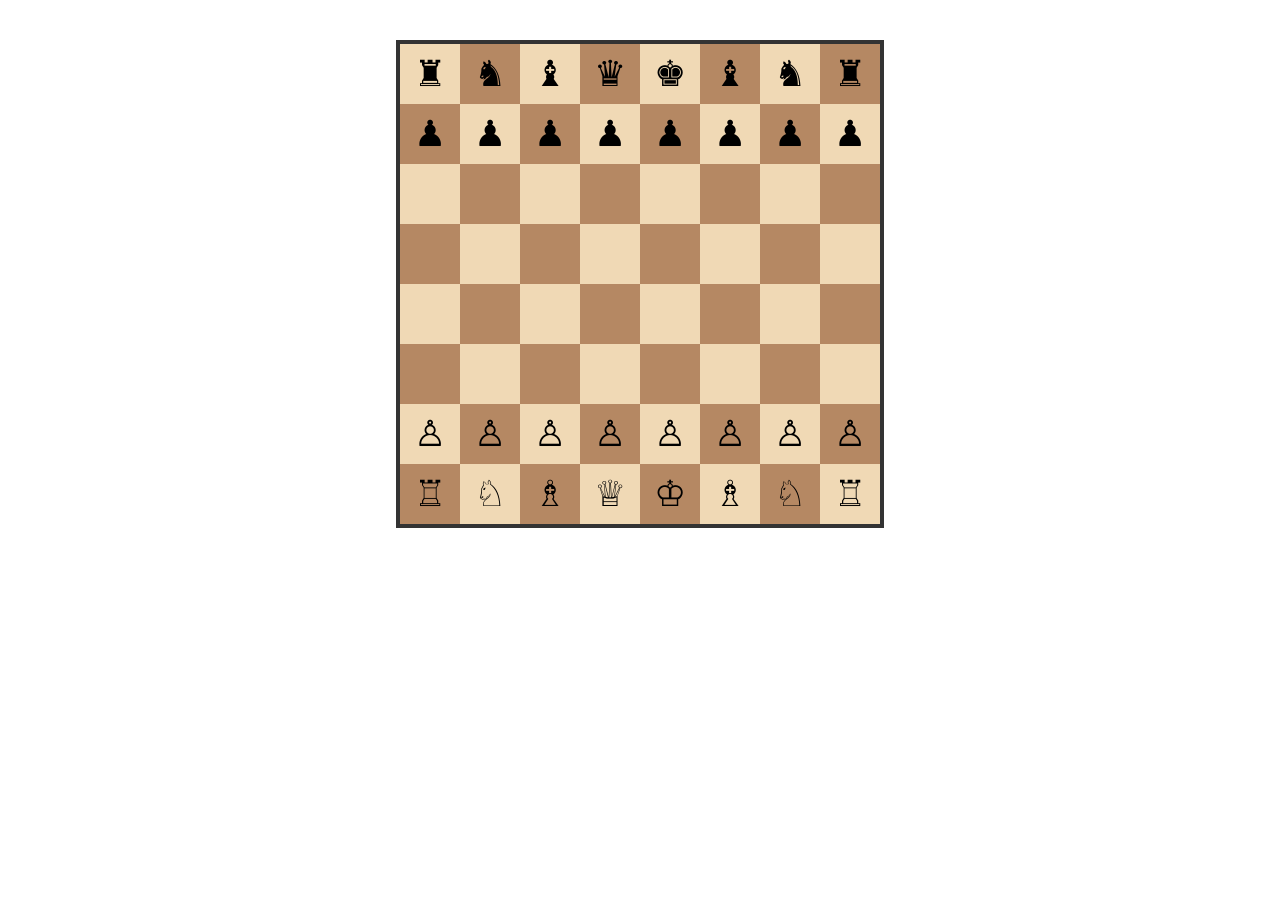
==== web/index.html @ 7c1b30d9 "Add files via upload" ====
<!DOCTYPE html>
<html lang="ru">
<head>
<meta charset="UTF-8">
<title>Шахматы для детей</title>
<style>
  body {
    font-family: Arial;
    display: flex;
    justify-content: center;
    margin-top: 40px;
  }

  .board {
    display: grid;
    grid-template-columns: repeat(8, 60px);
    grid-template-rows: repeat(8, 60px);
    border: 4px solid #333;
  }

  .cell {
    width: 60px;
    height: 60px;
    font-size: 36px;
    text-align: center;
    line-height: 60px;
    cursor: pointer;
  }

  .white { background: #f0d9b5; }
  .black { background: #b58863; }

  .selected {
    outline: 3px solid red;
  }
</style>
</head>
<body>

<div class="board" id="board"></div>

<script>
const board = document.getElementById("board");

const pieces = [
  "♜","♞","♝","♛","♚","♝","♞","♜",
  "♟","♟","♟","♟","♟","♟","♟","♟",
  "","","","","","","","",
  "","","","","","","","",
  "","","","","","","","",
  "","","","","","","","",
  "♙","♙","♙","♙","♙","♙","♙","♙",
  "♖","♘","♗","♕","♔","♗","♘","♖"
];

let selected = null;

function drawBoard() {
  board.innerHTML = "";
  for (let i = 0; i < 64; i++) {
    const cell = document.createElement("div");
    cell.className = "cell " + ((Math.floor(i / 8) + i) % 2 ? "black" : "white");
    cell.innerText = pieces[i];
    cell.dataset.index = i;

    cell.onclick = () => clickCell(i, cell);
    board.appendChild(cell);
  }
}

function clickCell(i, cell) {
  if (selected === null && pieces[i] !== "") {
    selected = i;
    cell.classList.add("selected");
  } else if (selected !== null) {
    pieces[i] = pieces[selected];
    pieces[selected] = "";
    selected = null;
    drawBoard();
  }
}

drawBoard();
</script>

</body>
</html>
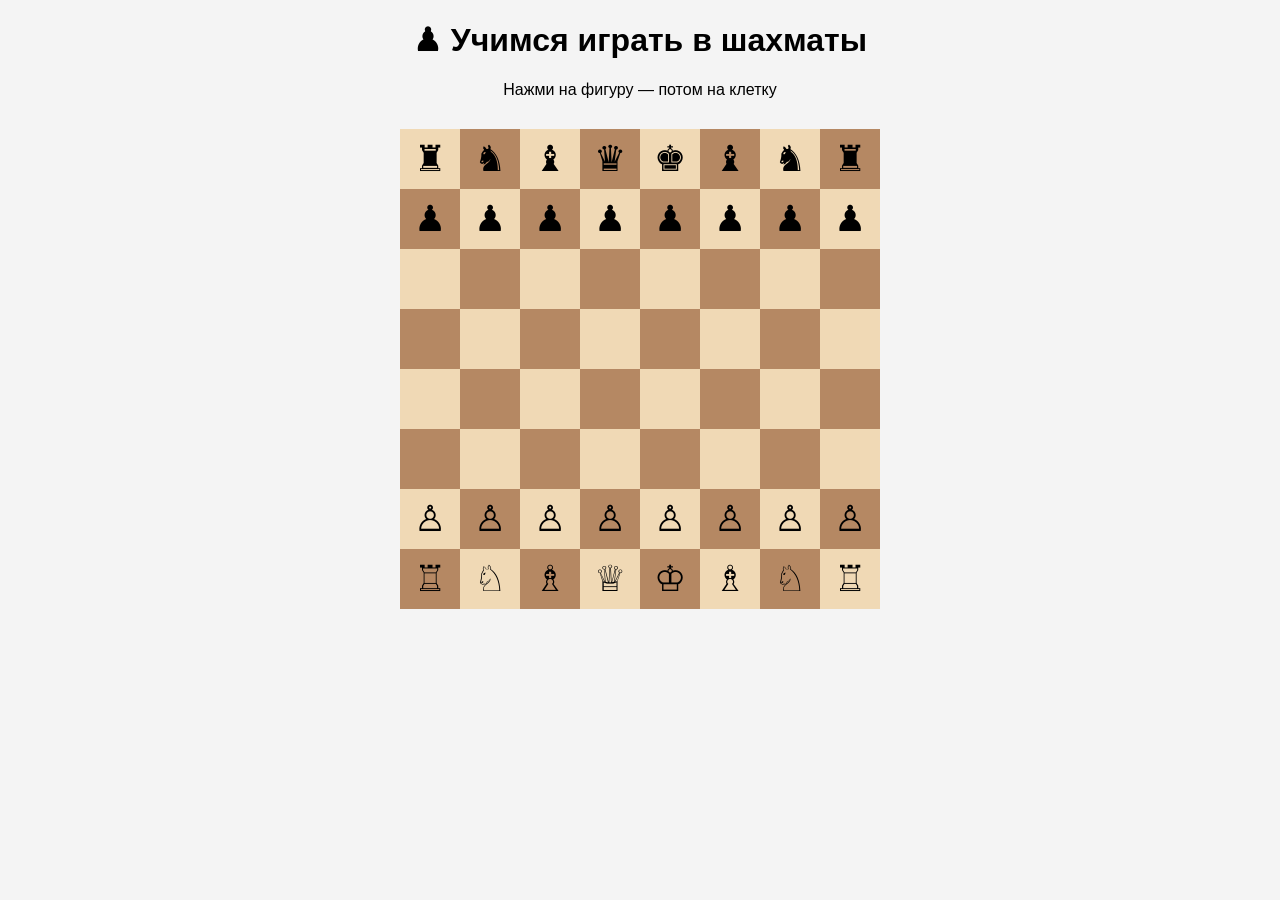
==== commit a7556cd8: "Update index.html" ====
--- a/web/index.html
+++ b/web/index.html
@@ -2,42 +2,36 @@
 <html lang="ru">
 <head>
 <meta charset="UTF-8">
-<title>Шахматы для детей</title>
+<title>Шахматы для начинающих</title>
 <style>
-  body {
-    font-family: Arial;
-    display: flex;
-    justify-content: center;
-    margin-top: 40px;
-  }
-
-  .board {
+body {
+    font-family: Arial, sans-serif;
+    background: #f4f4f4;
+    text-align: center;
+}
+#board {
     display: grid;
     grid-template-columns: repeat(8, 60px);
-    grid-template-rows: repeat(8, 60px);
-    border: 4px solid #333;
-  }
-
-  .cell {
+    width: 480px;
+    margin: 30px auto;
+}
+.cell {
     width: 60px;
     height: 60px;
     font-size: 36px;
-    text-align: center;
     line-height: 60px;
     cursor: pointer;
-  }
-
-  .white { background: #f0d9b5; }
-  .black { background: #b58863; }
-
-  .selected {
-    outline: 3px solid red;
-  }
+}
+.white { background: #f0d9b5; }
+.black { background: #b58863; }
 </style>
 </head>
 <body>
 
-<div class="board" id="board"></div>
+<h1>♟ Учимся играть в шахматы</h1>
+<p>Нажми на фигуру — потом на клетку</p>
+
+<div id="board"></div>
 
 <script>
 const board = document.getElementById("board");
@@ -55,33 +49,28 @@
 
 let selected = null;
 
-function drawBoard() {
-  board.innerHTML = "";
-  for (let i = 0; i < 64; i++) {
+for (let i = 0; i < 64; i++) {
     const cell = document.createElement("div");
-    cell.className = "cell " + ((Math.floor(i / 8) + i) % 2 ? "black" : "white");
-    cell.innerText = pieces[i];
-    cell.dataset.index = i;
+    cell.className = "cell " + ((Math.floor(i/8)+i)%2 ? "black" : "white");
+    cell.textContent = pieces[i];
 
-    cell.onclick = () => clickCell(i, cell);
+    cell.onclick = () => {
+        if (selected === null && cell.textContent !== "") {
+            selected = cell;
+            cell.style.background = "#88f";
+        } else if (selected) {
+            cell.textContent = selected.textContent;
+            selected.textContent = "";
+            selected.style.background = "";
+            selected = null;
+        }
+    };
+
     board.appendChild(cell);
-  }
 }
-
-function clickCell(i, cell) {
-  if (selected === null && pieces[i] !== "") {
-    selected = i;
-    cell.classList.add("selected");
-  } else if (selected !== null) {
-    pieces[i] = pieces[selected];
-    pieces[selected] = "";
-    selected = null;
-    drawBoard();
-  }
-}
-
-drawBoard();
 </script>
 
 </body>
 </html>
+
+
